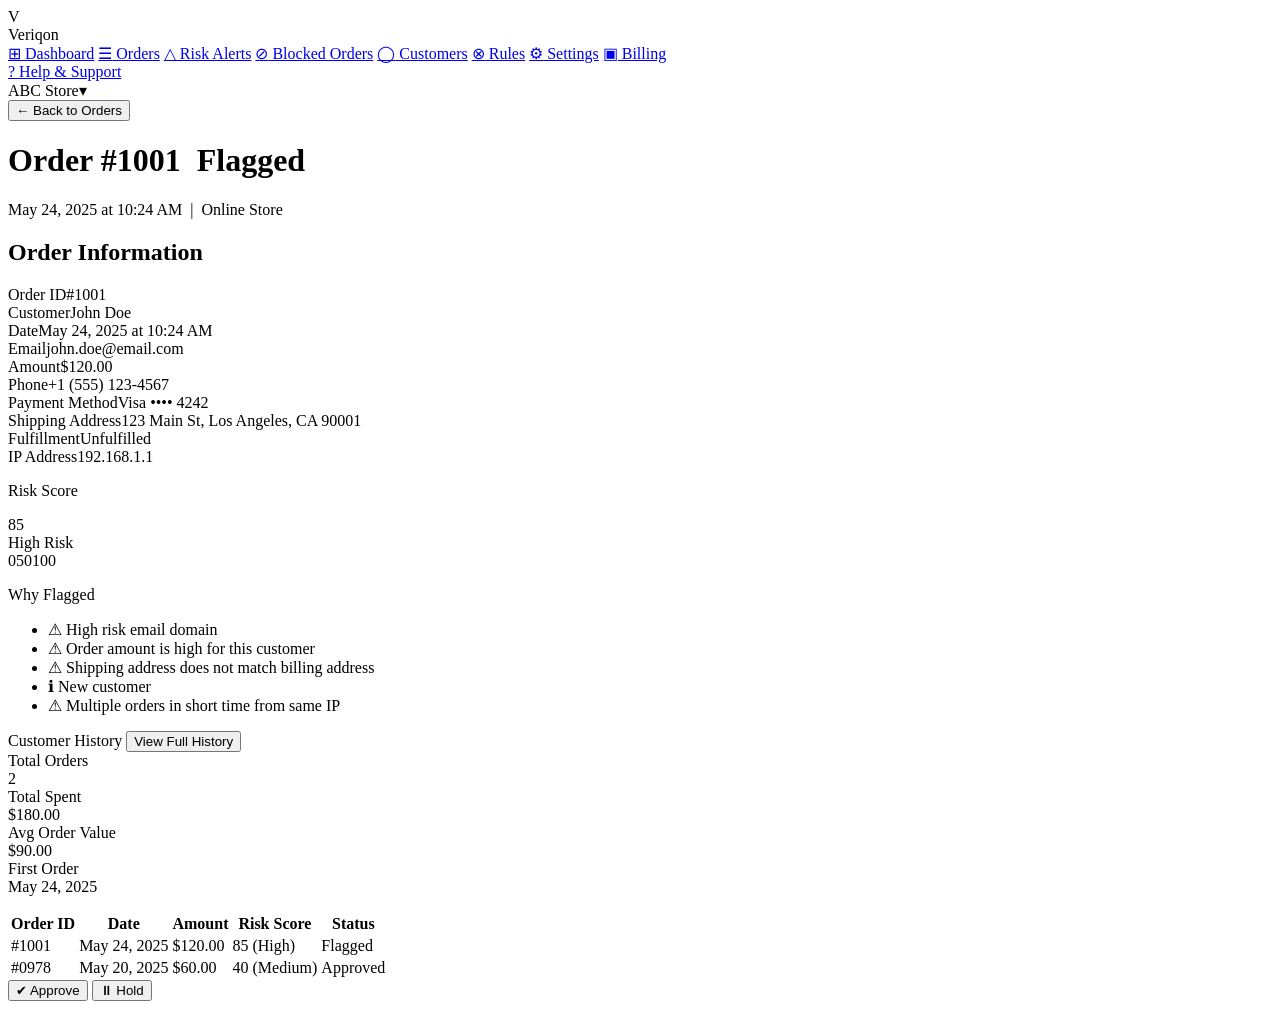
==== order-detail.html @ 5e15b0e2 "Veriqon frontend v1" ====
<!DOCTYPE html>
<html lang="en">
<head>
  <meta charset="UTF-8" />
  <meta name="viewport" content="width=device-width, initial-scale=1.0"/>
  <title>Veriqon – Order Detail</title>
  <link rel="preconnect" href="https://fonts.googleapis.com">
  <link href="https://fonts.googleapis.com/css2?family=Inter:wght@400;500;600;700&display=swap" rel="stylesheet">
  <link rel="stylesheet" href="css/style.css" />
  <link rel="stylesheet" href="css/order-detail.css" />
</head>
<body>

  <aside class="sidebar">
    <div class="logo">
      <div class="logo-icon">V</div>
      <span>Veriqon</span>
    </div>
    <nav>
      <a href="index.html" class="nav-item"><span class="nav-icon">⊞</span> Dashboard</a>
      <a href="orders.html" class="nav-item active"><span class="nav-icon">☰</span> Orders</a>
      <a href="#" class="nav-item"><span class="nav-icon">△</span> Risk Alerts</a>
      <a href="#" class="nav-item"><span class="nav-icon">⊘</span> Blocked Orders</a>
      <a href="#" class="nav-item"><span class="nav-icon">◯</span> Customers</a>
      <a href="#" class="nav-item"><span class="nav-icon">⊗</span> Rules</a>
      <a href="settings.html" class="nav-item"><span class="nav-icon">⚙</span> Settings</a>
      <a href="billing.html" class="nav-item"><span class="nav-icon">▣</span> Billing</a>
    </nav>
    <div class="sidebar-bottom">
      <a href="#" class="nav-item"><span class="nav-icon">?</span> Help & Support</a>
    </div>
  </aside>

  <div class="main">
    <header class="topbar">
      <div class="store-selector"><span>ABC Store</span><span class="chevron">▾</span></div>
      <button class="btn-outline" onclick="location.href='index.html'">← Back to Orders</button>
    </header>

    <div class="content">

      <div class="detail-title-row">
        <h1 class="page-title">Order #1001 &nbsp;<span class="status flagged">Flagged</span></h1>
        <p class="order-meta">May 24, 2025 at 10:24 AM &nbsp;|&nbsp; Online Store</p>
      </div>

      <!-- ORDER INFO -->
      <div class="section-box">
        <h2 class="section-title">Order Information</h2>
        <div class="info-grid">
          <div class="info-item"><span class="info-label">Order ID</span><span class="info-value">#1001</span></div>
          <div class="info-item"><span class="info-label">Customer</span><span class="info-value">John Doe</span></div>
          <div class="info-item"><span class="info-label">Date</span><span class="info-value">May 24, 2025 at 10:24 AM</span></div>
          <div class="info-item"><span class="info-label">Email</span><span class="info-value">john.doe@email.com</span></div>
          <div class="info-item"><span class="info-label">Amount</span><span class="info-value">$120.00</span></div>
          <div class="info-item"><span class="info-label">Phone</span><span class="info-value">+1 (555) 123-4567</span></div>
          <div class="info-item"><span class="info-label">Payment Method</span><span class="info-value">Visa •••• 4242</span></div>
          <div class="info-item"><span class="info-label">Shipping Address</span><span class="info-value">123 Main St, Los Angeles, CA 90001</span></div>
          <div class="info-item"><span class="info-label">Fulfillment</span><span class="info-value">Unfulfilled</span></div>
          <div class="info-item"><span class="info-label">IP Address</span><span class="info-value">192.168.1.1</span></div>
        </div>
      </div>

      <!-- RISK SCORE + WHY FLAGGED -->
      <div class="section-box risk-row">
        <div class="risk-left">
          <p class="section-title">Risk Score</p>
          <div class="score-number">85</div>
          <div class="score-label-text high">High Risk</div>
          <div class="score-bar"><div class="score-fill" style="width:85%"></div></div>
          <div class="score-range"><span>0</span><span>50</span><span>100</span></div>
        </div>
        <div class="risk-right">
          <p class="section-title">Why Flagged</p>
          <ul class="flag-list">
            <li class="flag-item warn"><span class="flag-icon">⚠</span> High risk email domain</li>
            <li class="flag-item warn"><span class="flag-icon">⚠</span> Order amount is high for this customer</li>
            <li class="flag-item warn"><span class="flag-icon">⚠</span> Shipping address does not match billing address</li>
            <li class="flag-item info"><span class="flag-icon">ℹ</span> New customer</li>
            <li class="flag-item warn"><span class="flag-icon">⚠</span> Multiple orders in short time from same IP</li>
          </ul>
        </div>
      </div>

      <!-- CUSTOMER HISTORY -->
      <div class="section-box">
        <div class="table-header">
          <span class="section-title">Customer History</span>
          <button class="btn-outline">View Full History</button>
        </div>
        <div class="history-cards">
          <div class="h-card"><div class="h-label">Total Orders</div><div class="h-value">2</div></div>
          <div class="h-card"><div class="h-label">Total Spent</div><div class="h-value">$180.00</div></div>
          <div class="h-card"><div class="h-label">Avg Order Value</div><div class="h-value">$90.00</div></div>
          <div class="h-card"><div class="h-label">First Order</div><div class="h-value">May 24, 2025</div></div>
        </div>
        <table style="margin-top:16px">
          <thead>
            <tr>
              <th>Order ID</th><th>Date</th><th>Amount</th><th>Risk Score</th><th>Status</th>
            </tr>
          </thead>
          <tbody>
            <tr>
              <td>#1001</td><td>May 24, 2025</td><td>$120.00</td>
              <td><span class="badge high">85 (High)</span></td>
              <td><span class="status flagged">Flagged</span></td>
            </tr>
            <tr>
              <td>#0978</td><td>May 20, 2025</td><td>$60.00</td>
              <td><span class="badge medium">40 (Medium)</span></td>
              <td><span class="status safe">Approved</span></td>
            </tr>
          </tbody>
        </table>
      </div>

      <!-- ACTION BUTTONS -->
      <div class="action-buttons">
        <button class="btn-approve">✔ Approve</button>
        <button class="btn-hold">⏸ Hold</button>
      </div>

    </div>
  </div>
</body>
</html>
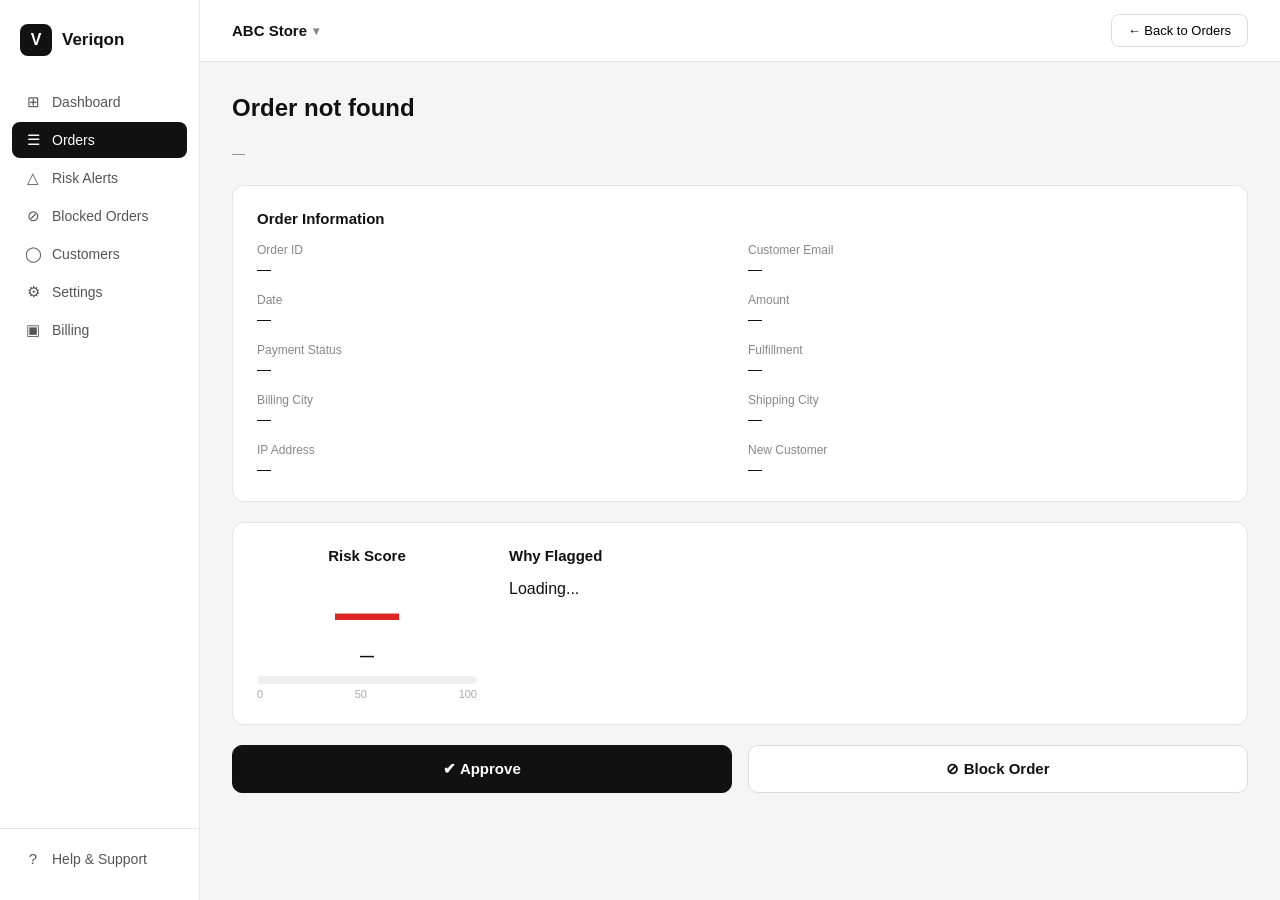
==== commit bdc6e391: "add live order detail page" ====
--- a/order-detail.html
+++ b/order-detail.html
@@ -19,10 +19,9 @@
     <nav>
       <a href="index.html" class="nav-item"><span class="nav-icon">⊞</span> Dashboard</a>
       <a href="orders.html" class="nav-item active"><span class="nav-icon">☰</span> Orders</a>
-      <a href="#" class="nav-item"><span class="nav-icon">△</span> Risk Alerts</a>
-      <a href="#" class="nav-item"><span class="nav-icon">⊘</span> Blocked Orders</a>
-      <a href="#" class="nav-item"><span class="nav-icon">◯</span> Customers</a>
-      <a href="#" class="nav-item"><span class="nav-icon">⊗</span> Rules</a>
+      <a href="risk-alerts.html" class="nav-item"><span class="nav-icon">△</span> Risk Alerts</a>
+      <a href="blocked-orders.html" class="nav-item"><span class="nav-icon">⊘</span> Blocked Orders</a>
+      <a href="customers.html" class="nav-item"><span class="nav-icon">◯</span> Customers</a>
       <a href="settings.html" class="nav-item"><span class="nav-icon">⚙</span> Settings</a>
       <a href="billing.html" class="nav-item"><span class="nav-icon">▣</span> Billing</a>
     </nav>
@@ -34,94 +33,165 @@
   <div class="main">
     <header class="topbar">
       <div class="store-selector"><span>ABC Store</span><span class="chevron">▾</span></div>
-      <button class="btn-outline" onclick="location.href='index.html'">← Back to Orders</button>
+      <button class="btn-outline" onclick="location.href='orders.html'">← Back to Orders</button>
     </header>
 
     <div class="content">
 
       <div class="detail-title-row">
-        <h1 class="page-title">Order #1001 &nbsp;<span class="status flagged">Flagged</span></h1>
-        <p class="order-meta">May 24, 2025 at 10:24 AM &nbsp;|&nbsp; Online Store</p>
+        <h1 class="page-title" id="order-title">Loading... &nbsp;<span id="order-status-badge"></span></h1>
+        <p class="order-meta" id="order-meta">—</p>
       </div>
 
       <!-- ORDER INFO -->
       <div class="section-box">
         <h2 class="section-title">Order Information</h2>
         <div class="info-grid">
-          <div class="info-item"><span class="info-label">Order ID</span><span class="info-value">#1001</span></div>
-          <div class="info-item"><span class="info-label">Customer</span><span class="info-value">John Doe</span></div>
-          <div class="info-item"><span class="info-label">Date</span><span class="info-value">May 24, 2025 at 10:24 AM</span></div>
-          <div class="info-item"><span class="info-label">Email</span><span class="info-value">john.doe@email.com</span></div>
-          <div class="info-item"><span class="info-label">Amount</span><span class="info-value">$120.00</span></div>
-          <div class="info-item"><span class="info-label">Phone</span><span class="info-value">+1 (555) 123-4567</span></div>
-          <div class="info-item"><span class="info-label">Payment Method</span><span class="info-value">Visa •••• 4242</span></div>
-          <div class="info-item"><span class="info-label">Shipping Address</span><span class="info-value">123 Main St, Los Angeles, CA 90001</span></div>
-          <div class="info-item"><span class="info-label">Fulfillment</span><span class="info-value">Unfulfilled</span></div>
-          <div class="info-item"><span class="info-label">IP Address</span><span class="info-value">192.168.1.1</span></div>
+          <div class="info-item"><span class="info-label">Order ID</span><span class="info-value" id="d-order-id">—</span></div>
+          <div class="info-item"><span class="info-label">Customer Email</span><span class="info-value" id="d-email">—</span></div>
+          <div class="info-item"><span class="info-label">Date</span><span class="info-value" id="d-date">—</span></div>
+          <div class="info-item"><span class="info-label">Amount</span><span class="info-value" id="d-amount">—</span></div>
+          <div class="info-item"><span class="info-label">Payment Status</span><span class="info-value" id="d-payment">—</span></div>
+          <div class="info-item"><span class="info-label">Fulfillment</span><span class="info-value" id="d-fulfillment">—</span></div>
+          <div class="info-item"><span class="info-label">Billing City</span><span class="info-value" id="d-billing">—</span></div>
+          <div class="info-item"><span class="info-label">Shipping City</span><span class="info-value" id="d-shipping">—</span></div>
+          <div class="info-item"><span class="info-label">IP Address</span><span class="info-value" id="d-ip">—</span></div>
+          <div class="info-item"><span class="info-label">New Customer</span><span class="info-value" id="d-new-customer">—</span></div>
         </div>
       </div>
 
-      <!-- RISK SCORE + WHY FLAGGED -->
+      <!-- RISK SCORE -->
       <div class="section-box risk-row">
         <div class="risk-left">
           <p class="section-title">Risk Score</p>
-          <div class="score-number">85</div>
-          <div class="score-label-text high">High Risk</div>
-          <div class="score-bar"><div class="score-fill" style="width:85%"></div></div>
+          <div class="score-number" id="d-risk-score">—</div>
+          <div class="score-label-text" id="d-risk-level">—</div>
+          <div class="score-bar"><div class="score-fill" id="d-score-fill" style="width:0%"></div></div>
           <div class="score-range"><span>0</span><span>50</span><span>100</span></div>
         </div>
         <div class="risk-right">
           <p class="section-title">Why Flagged</p>
-          <ul class="flag-list">
-            <li class="flag-item warn"><span class="flag-icon">⚠</span> High risk email domain</li>
-            <li class="flag-item warn"><span class="flag-icon">⚠</span> Order amount is high for this customer</li>
-            <li class="flag-item warn"><span class="flag-icon">⚠</span> Shipping address does not match billing address</li>
-            <li class="flag-item info"><span class="flag-icon">ℹ</span> New customer</li>
-            <li class="flag-item warn"><span class="flag-icon">⚠</span> Multiple orders in short time from same IP</li>
+          <ul class="flag-list" id="d-flags">
+            <li>Loading...</li>
           </ul>
         </div>
       </div>
 
-      <!-- CUSTOMER HISTORY -->
-      <div class="section-box">
-        <div class="table-header">
-          <span class="section-title">Customer History</span>
-          <button class="btn-outline">View Full History</button>
-        </div>
-        <div class="history-cards">
-          <div class="h-card"><div class="h-label">Total Orders</div><div class="h-value">2</div></div>
-          <div class="h-card"><div class="h-label">Total Spent</div><div class="h-value">$180.00</div></div>
-          <div class="h-card"><div class="h-label">Avg Order Value</div><div class="h-value">$90.00</div></div>
-          <div class="h-card"><div class="h-label">First Order</div><div class="h-value">May 24, 2025</div></div>
-        </div>
-        <table style="margin-top:16px">
-          <thead>
-            <tr>
-              <th>Order ID</th><th>Date</th><th>Amount</th><th>Risk Score</th><th>Status</th>
-            </tr>
-          </thead>
-          <tbody>
-            <tr>
-              <td>#1001</td><td>May 24, 2025</td><td>$120.00</td>
-              <td><span class="badge high">85 (High)</span></td>
-              <td><span class="status flagged">Flagged</span></td>
-            </tr>
-            <tr>
-              <td>#0978</td><td>May 20, 2025</td><td>$60.00</td>
-              <td><span class="badge medium">40 (Medium)</span></td>
-              <td><span class="status safe">Approved</span></td>
-            </tr>
-          </tbody>
-        </table>
-      </div>
-
       <!-- ACTION BUTTONS -->
       <div class="action-buttons">
-        <button class="btn-approve">✔ Approve</button>
-        <button class="btn-hold">⏸ Hold</button>
+        <button class="btn-approve" id="btn-approve" onclick="approveOrder()">✔ Approve</button>
+        <button class="btn-hold" id="btn-block" onclick="blockOrder()">⊘ Block Order</button>
       </div>
 
     </div>
   </div>
+
+  <script>
+    const API = 'https://veriqon-backend.onrender.com';
+    const SHOP = 'nbtsd.myshopify.com';
+
+    const urlParams = new URLSearchParams(window.location.search);
+    const orderId = urlParams.get('id');
+
+    const flagLabels = {
+      'billing_shipping_mismatch': '⚠ Billing & shipping address mismatch',
+      'high_value_order': '⚠ High value order',
+      'new_customer': 'ℹ New customer account',
+      'failed_payments': '⚠ Multiple failed payments',
+      'multiple_orders_same_ip': '⚠ Multiple orders from same IP'
+    };
+
+    async function loadOrder() {
+      if (!orderId) {
+        document.getElementById('order-title').textContent = 'Order not found';
+        return;
+      }
+
+      try {
+        const res = await fetch(`${API}/api/orders/${orderId}?shop=${SHOP}`);
+        const order = await res.json();
+
+        // Title
+        document.getElementById('order-title').innerHTML =
+          `Order #${order.order_number} &nbsp;<span class="status ${order.risk_level === 'high' ? 'flagged' : order.risk_level === 'medium' ? 'review' : 'safe'}">${order.risk_level === 'high' ? 'Flagged' : order.risk_level === 'medium' ? 'Review' : 'Safe'}</span>`;
+
+        document.getElementById('order-meta').textContent =
+          new Date(order.created_at).toLocaleString('en-IN');
+
+        // Info
+        document.getElementById('d-order-id').textContent = `#${order.order_number}`;
+        document.getElementById('d-email').textContent = order.customer_email || '—';
+        document.getElementById('d-date').textContent = new Date(order.created_at).toLocaleDateString('en-IN');
+        document.getElementById('d-amount').textContent = `₹${Number(order.total_price).toLocaleString('en-IN')}`;
+        document.getElementById('d-payment').textContent = order.financial_status || '—';
+        document.getElementById('d-fulfillment').textContent = order.fulfillment_status || 'Unfulfilled';
+        document.getElementById('d-billing').textContent = `${order.billing_city || '—'}, ${order.billing_country || ''}`;
+        document.getElementById('d-shipping').textContent = `${order.shipping_city || '—'}, ${order.shipping_country || ''}`;
+        document.getElementById('d-ip').textContent = order.browser_ip || '—';
+        document.getElementById('d-new-customer').textContent = order.is_new_customer ? 'Yes' : 'No';
+
+        // Risk
+        document.getElementById('d-risk-score').textContent = order.risk_score;
+        document.getElementById('d-risk-level').textContent =
+          order.risk_level === 'high' ? '🔴 High Risk' :
+          order.risk_level === 'medium' ? '🟡 Medium Risk' : '🟢 Low Risk';
+        document.getElementById('d-risk-level').className =
+          `score-label-text ${order.risk_level}`;
+        document.getElementById('d-score-fill').style.width = `${order.risk_score}%`;
+
+        // Flags
+        const flagList = document.getElementById('d-flags');
+        if (order.flags && order.flags.length > 0) {
+          flagList.innerHTML = order.flags.map(f =>
+            `<li class="flag-item warn">${flagLabels[f] || f}</li>`
+          ).join('');
+        } else {
+          flagList.innerHTML = '<li class="flag-item">No flags detected</li>';
+        }
+
+        // Block button
+        if (order.is_blocked) {
+          document.getElementById('btn-block').textContent = '✅ Unblock Order';
+          document.getElementById('btn-block').onclick = unblockOrder;
+        }
+
+      } catch (err) {
+        console.error('Error loading order:', err);
+      }
+    }
+
+    async function blockOrder() {
+      try {
+        await fetch(`${API}/api/orders/${orderId}/block`, {
+          method: 'POST',
+          headers: { 'Content-Type': 'application/json' }
+        });
+        alert('Order blocked!');
+        loadOrder();
+      } catch (err) {
+        alert('Error blocking order');
+      }
+    }
+
+    async function unblockOrder() {
+      try {
+        await fetch(`${API}/api/orders/${orderId}/unblock`, {
+          method: 'POST',
+          headers: { 'Content-Type': 'application/json' }
+        });
+        alert('Order unblocked!');
+        loadOrder();
+      } catch (err) {
+        alert('Error unblocking order');
+      }
+    }
+
+    async function approveOrder() {
+      alert('Order approved!');
+    }
+
+    loadOrder();
+  </script>
+
 </body>
 </html>
--- a/css/style.css
+++ b/css/style.css
@@ -0,0 +1,243 @@
+* { margin: 0; padding: 0; box-sizing: border-box; }
+
+body {
+  font-family: 'Inter', sans-serif;
+  background: #f5f5f5;
+  color: #111;
+  display: flex;
+  min-height: 100vh;
+}
+
+/* ── SIDEBAR ── */
+.sidebar {
+  width: 200px;
+  min-height: 100vh;
+  background: #fff;
+  border-right: 1px solid #e5e5e5;
+  display: flex;
+  flex-direction: column;
+  padding: 24px 0;
+  position: fixed;
+  top: 0; left: 0;
+}
+
+.logo {
+  display: flex;
+  align-items: center;
+  gap: 10px;
+  padding: 0 20px 28px;
+  font-weight: 700;
+  font-size: 17px;
+}
+
+.logo-icon {
+  width: 32px; height: 32px;
+  background: #111;
+  color: #fff;
+  border-radius: 8px;
+  display: flex;
+  align-items: center;
+  justify-content: center;
+  font-weight: 700;
+  font-size: 16px;
+}
+
+nav { flex: 1; display: flex; flex-direction: column; gap: 2px; padding: 0 12px; }
+
+.nav-item {
+  display: flex;
+  align-items: center;
+  gap: 10px;
+  padding: 9px 12px;
+  border-radius: 8px;
+  font-size: 14px;
+  color: #555;
+  text-decoration: none;
+  transition: background 0.15s;
+}
+
+.nav-item:hover { background: #f5f5f5; color: #111; }
+.nav-item.active { background: #111; color: #fff; }
+
+.nav-icon { font-size: 15px; width: 18px; text-align: center; }
+
+.sidebar-bottom { padding: 12px 12px 0; border-top: 1px solid #e5e5e5; margin-top: 16px; }
+
+/* ── MAIN ── */
+.main {
+  margin-left: 200px;
+  flex: 1;
+  display: flex;
+  flex-direction: column;
+}
+
+/* ── TOPBAR ── */
+.topbar {
+  background: #fff;
+  border-bottom: 1px solid #e5e5e5;
+  padding: 14px 32px;
+  display: flex;
+  align-items: center;
+  justify-content: space-between;
+  position: sticky;
+  top: 0;
+  z-index: 10;
+}
+
+.store-selector {
+  font-weight: 600;
+  font-size: 15px;
+  display: flex;
+  align-items: center;
+  gap: 6px;
+  cursor: pointer;
+}
+
+.chevron { font-size: 12px; color: #888; }
+
+.btn-outline {
+  padding: 8px 16px;
+  border: 1px solid #ddd;
+  border-radius: 8px;
+  background: #fff;
+  font-size: 13px;
+  font-weight: 500;
+  cursor: pointer;
+  transition: background 0.15s;
+}
+
+.btn-outline:hover { background: #f5f5f5; }
+
+/* ── CONTENT ── */
+.content { padding: 32px; }
+
+.page-title {
+  font-size: 24px;
+  font-weight: 700;
+  margin-bottom: 24px;
+}
+
+/* ── CARDS ── */
+.cards {
+  display: grid;
+  grid-template-columns: repeat(3, 1fr);
+  gap: 20px;
+  margin-bottom: 28px;
+}
+
+.card {
+  background: #fff;
+  border: 1px solid #e5e5e5;
+  border-radius: 12px;
+  padding: 24px;
+  display: flex;
+  flex-direction: column;
+  gap: 8px;
+}
+
+.card-icon { font-size: 28px; }
+
+.card-label {
+  font-size: 13px;
+  color: #666;
+  font-weight: 500;
+}
+
+.card-value {
+  font-size: 32px;
+  font-weight: 700;
+  color: #111;
+}
+
+.card-btn {
+  margin-top: 8px;
+  padding: 8px 0;
+  border: 1px solid #ddd;
+  border-radius: 8px;
+  background: #fff;
+  font-size: 13px;
+  font-weight: 500;
+  cursor: pointer;
+  width: 100%;
+  transition: background 0.15s;
+}
+
+.card-btn:hover { background: #f5f5f5; }
+
+/* ── TABLE BOX ── */
+.table-box {
+  background: #fff;
+  border: 1px solid #e5e5e5;
+  border-radius: 12px;
+  overflow: hidden;
+}
+
+.table-header {
+  display: flex;
+  justify-content: space-between;
+  align-items: center;
+  padding: 20px 24px;
+  border-bottom: 1px solid #e5e5e5;
+}
+
+.table-title { font-size: 16px; font-weight: 600; }
+
+table { width: 100%; border-collapse: collapse; }
+
+thead tr { background: #fafafa; }
+
+th {
+  padding: 12px 16px;
+  text-align: left;
+  font-size: 12px;
+  font-weight: 600;
+  color: #888;
+  text-transform: uppercase;
+  letter-spacing: 0.04em;
+  border-bottom: 1px solid #e5e5e5;
+}
+
+td {
+  padding: 14px 16px;
+  font-size: 14px;
+  color: #333;
+  border-bottom: 1px solid #f0f0f0;
+}
+
+tr:last-child td { border-bottom: none; }
+tr:hover td { background: #fafafa; }
+
+/* ── BADGES ── */
+.badge {
+  padding: 4px 10px;
+  border-radius: 20px;
+  font-size: 12px;
+  font-weight: 600;
+}
+
+.badge.high { background: #fee2e2; color: #dc2626; }
+.badge.medium { background: #fef3c7; color: #d97706; }
+.badge.low { background: #dcfce7; color: #16a34a; }
+
+/* ── STATUS ── */
+.status {
+  padding: 4px 10px;
+  border-radius: 6px;
+  font-size: 12px;
+  font-weight: 500;
+}
+
+.status.flagged { background: #fee2e2; color: #dc2626; }
+.status.review { background: #fef3c7; color: #d97706; }
+.status.safe { background: #dcfce7; color: #16a34a; }
+
+/* ── VIEW BUTTON ── */
+.btn-view {
+  padding: 6px 14px;
+  border: 1px solid #ddd;
+  border-radius: 6px;
+  background: #fff;
+  font-size: 13px;
+  cursor: pointer;
+  transition: background 0.15s;
+}
--- a/css/order-detail.css
+++ b/css/order-detail.css
@@ -0,0 +1,197 @@
+/* ── ORDER DETAIL ── */
+
+.detail-title-row { margin-bottom: 24px; }
+.detail-title-row .page-title { display: flex; align-items: center; gap: 12px; }
+.order-meta { font-size: 13px; color: #888; margin-top: 6px; }
+
+.section-box {
+  background: #fff;
+  border: 1px solid #e5e5e5;
+  border-radius: 12px;
+  padding: 24px;
+  margin-bottom: 20px;
+}
+
+.section-title {
+  font-size: 15px;
+  font-weight: 600;
+  color: #111;
+  margin-bottom: 16px;
+}
+
+/* INFO GRID */
+.info-grid {
+  display: grid;
+  grid-template-columns: 1fr 1fr;
+  gap: 16px;
+}
+
+.info-item {
+  display: flex;
+  flex-direction: column;
+  gap: 4px;
+}
+
+.info-label {
+  font-size: 12px;
+  color: #888;
+  font-weight: 500;
+}
+
+.info-value {
+  font-size: 14px;
+  color: #111;
+  font-weight: 500;
+}
+
+/* RISK ROW */
+.risk-row {
+  display: grid;
+  grid-template-columns: 220px 1fr;
+  gap: 32px;
+  align-items: start;
+}
+
+.risk-left { text-align: center; }
+
+.score-number {
+  font-size: 64px;
+  font-weight: 700;
+  color: #dc2626;
+  line-height: 1;
+  margin: 8px 0 4px;
+}
+
+.score-label-text {
+  font-size: 14px;
+  font-weight: 600;
+  margin-bottom: 12px;
+}
+
+.score-label-text.high { color: #dc2626; }
+
+.score-bar {
+  height: 8px;
+  background: #f0f0f0;
+  border-radius: 99px;
+  overflow: hidden;
+  margin-bottom: 4px;
+}
+
+.score-fill {
+  height: 100%;
+  background: linear-gradient(90deg, #16a34a, #d97706, #dc2626);
+  border-radius: 99px;
+}
+
+.score-range {
+  display: flex;
+  justify-content: space-between;
+  font-size: 11px;
+  color: #aaa;
+}
+
+/* WHY FLAGGED */
+.flag-list {
+  list-style: none;
+  display: flex;
+  flex-direction: column;
+  gap: 0;
+}
+
+.flag-item {
+  display: flex;
+  align-items: center;
+  gap: 10px;
+  padding: 12px 0;
+  font-size: 14px;
+  border-bottom: 1px solid #f0f0f0;
+}
+
+.flag-item:last-child { border-bottom: none; }
+
+.flag-icon {
+  width: 24px;
+  height: 24px;
+  border-radius: 50%;
+  display: flex;
+  align-items: center;
+  justify-content: center;
+  font-size: 12px;
+  flex-shrink: 0;
+}
+
+.flag-item.warn .flag-icon {
+  background: #fee2e2;
+  color: #dc2626;
+}
+
+.flag-item.info .flag-icon {
+  background: #e0f2fe;
+  color: #0284c7;
+}
+
+.flag-item.warn { color: #333; }
+.flag-item.info { color: #555; }
+
+/* HISTORY CARDS */
+.history-cards {
+  display: grid;
+  grid-template-columns: repeat(4, 1fr);
+  gap: 16px;
+  margin-bottom: 8px;
+}
+
+.h-card {
+  border: 1px solid #e5e5e5;
+  border-radius: 10px;
+  padding: 16px;
+}
+
+.h-label {
+  font-size: 12px;
+  color: #888;
+  margin-bottom: 6px;
+}
+
+.h-value {
+  font-size: 18px;
+  font-weight: 700;
+  color: #111;
+}
+
+/* ACTION BUTTONS */
+.action-buttons {
+  display: grid;
+  grid-template-columns: 1fr 1fr;
+  gap: 16px;
+  margin-top: 8px;
+}
+
+.btn-approve {
+  padding: 14px;
+  border: 1.5px solid #111;
+  border-radius: 10px;
+  background: #111;
+  color: #fff;
+  font-size: 15px;
+  font-weight: 600;
+  cursor: pointer;
+  transition: background 0.15s;
+}
+
+.btn-approve:hover { background: #333; }
+
+.btn-hold {
+  padding: 14px;
+  border: 1.5px solid #ddd;
+  border-radius: 10px;
+  background: #fff;
+  color: #111;
+  font-size: 15px;
+  font-weight: 600;
+  cursor: pointer;
+  transition: background 0.15s;
+}
+
+.btn-hold:hover { background: #f5f5f5; }
